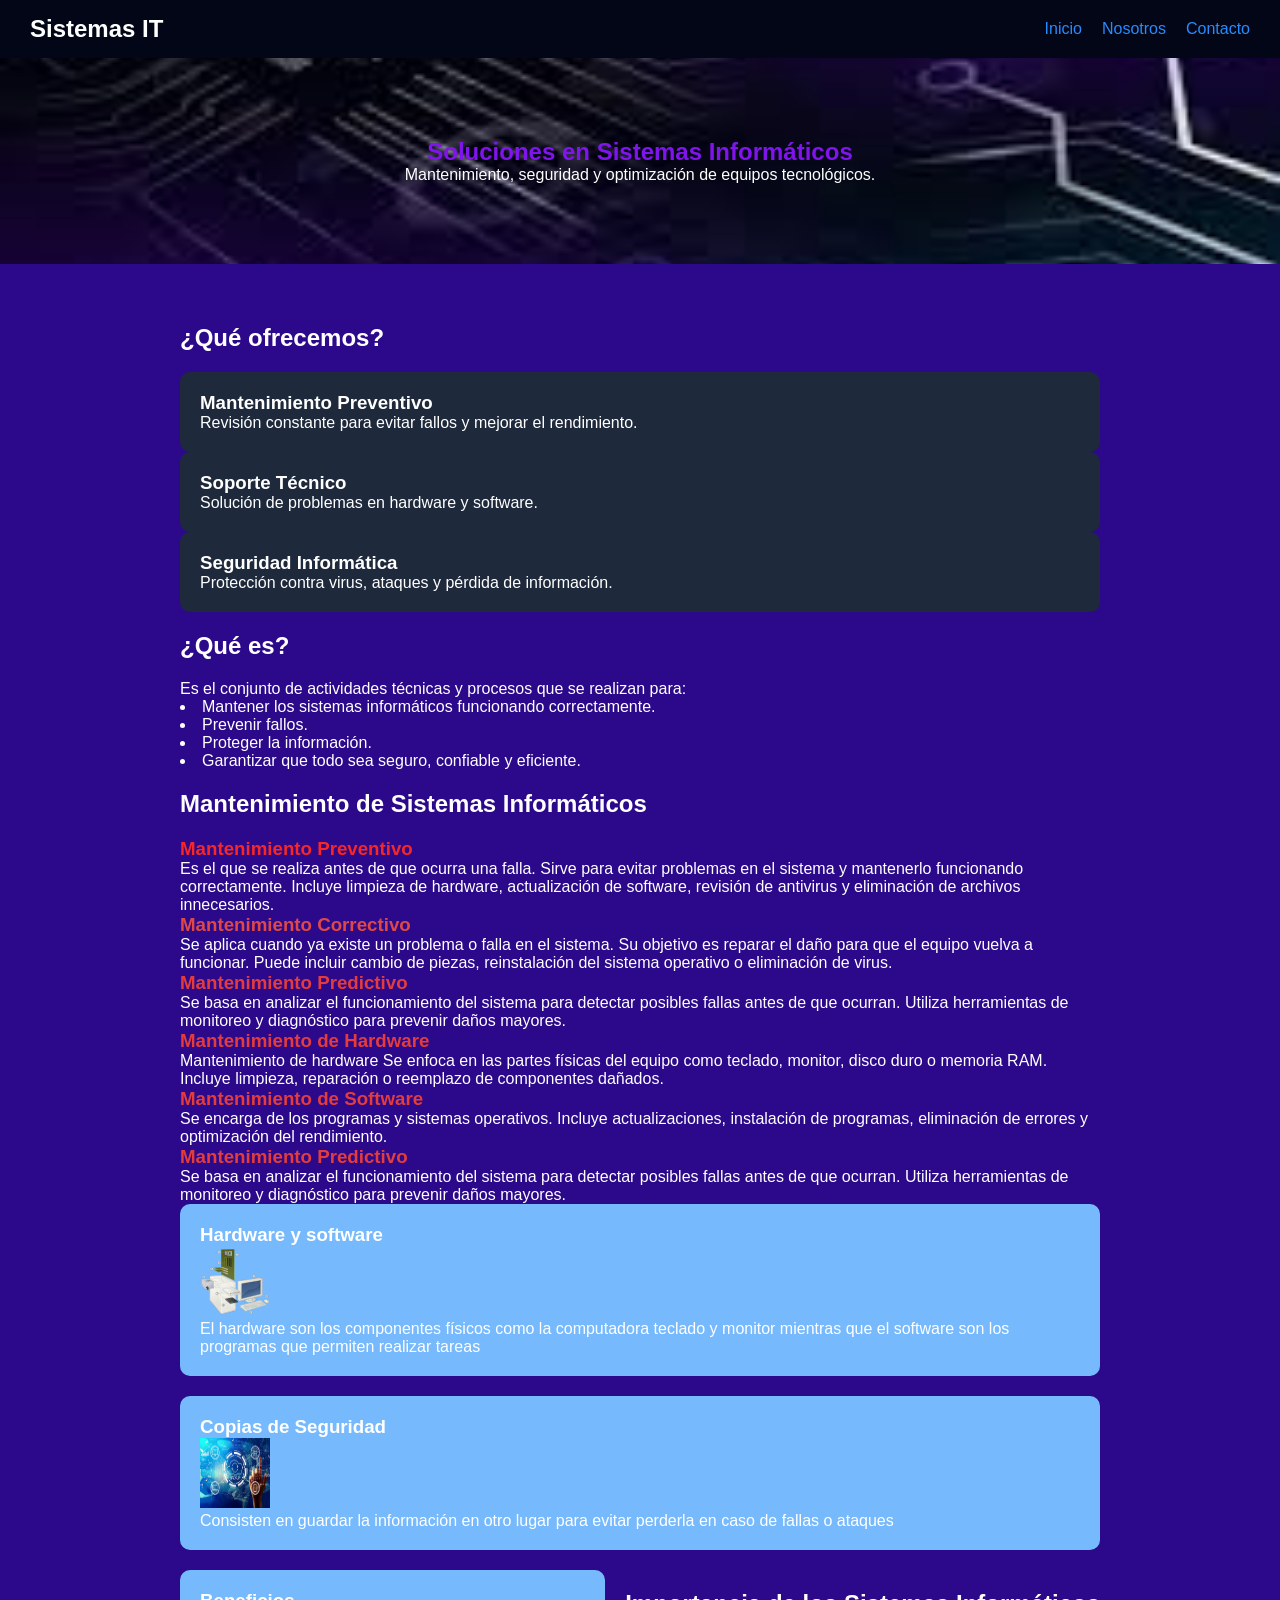
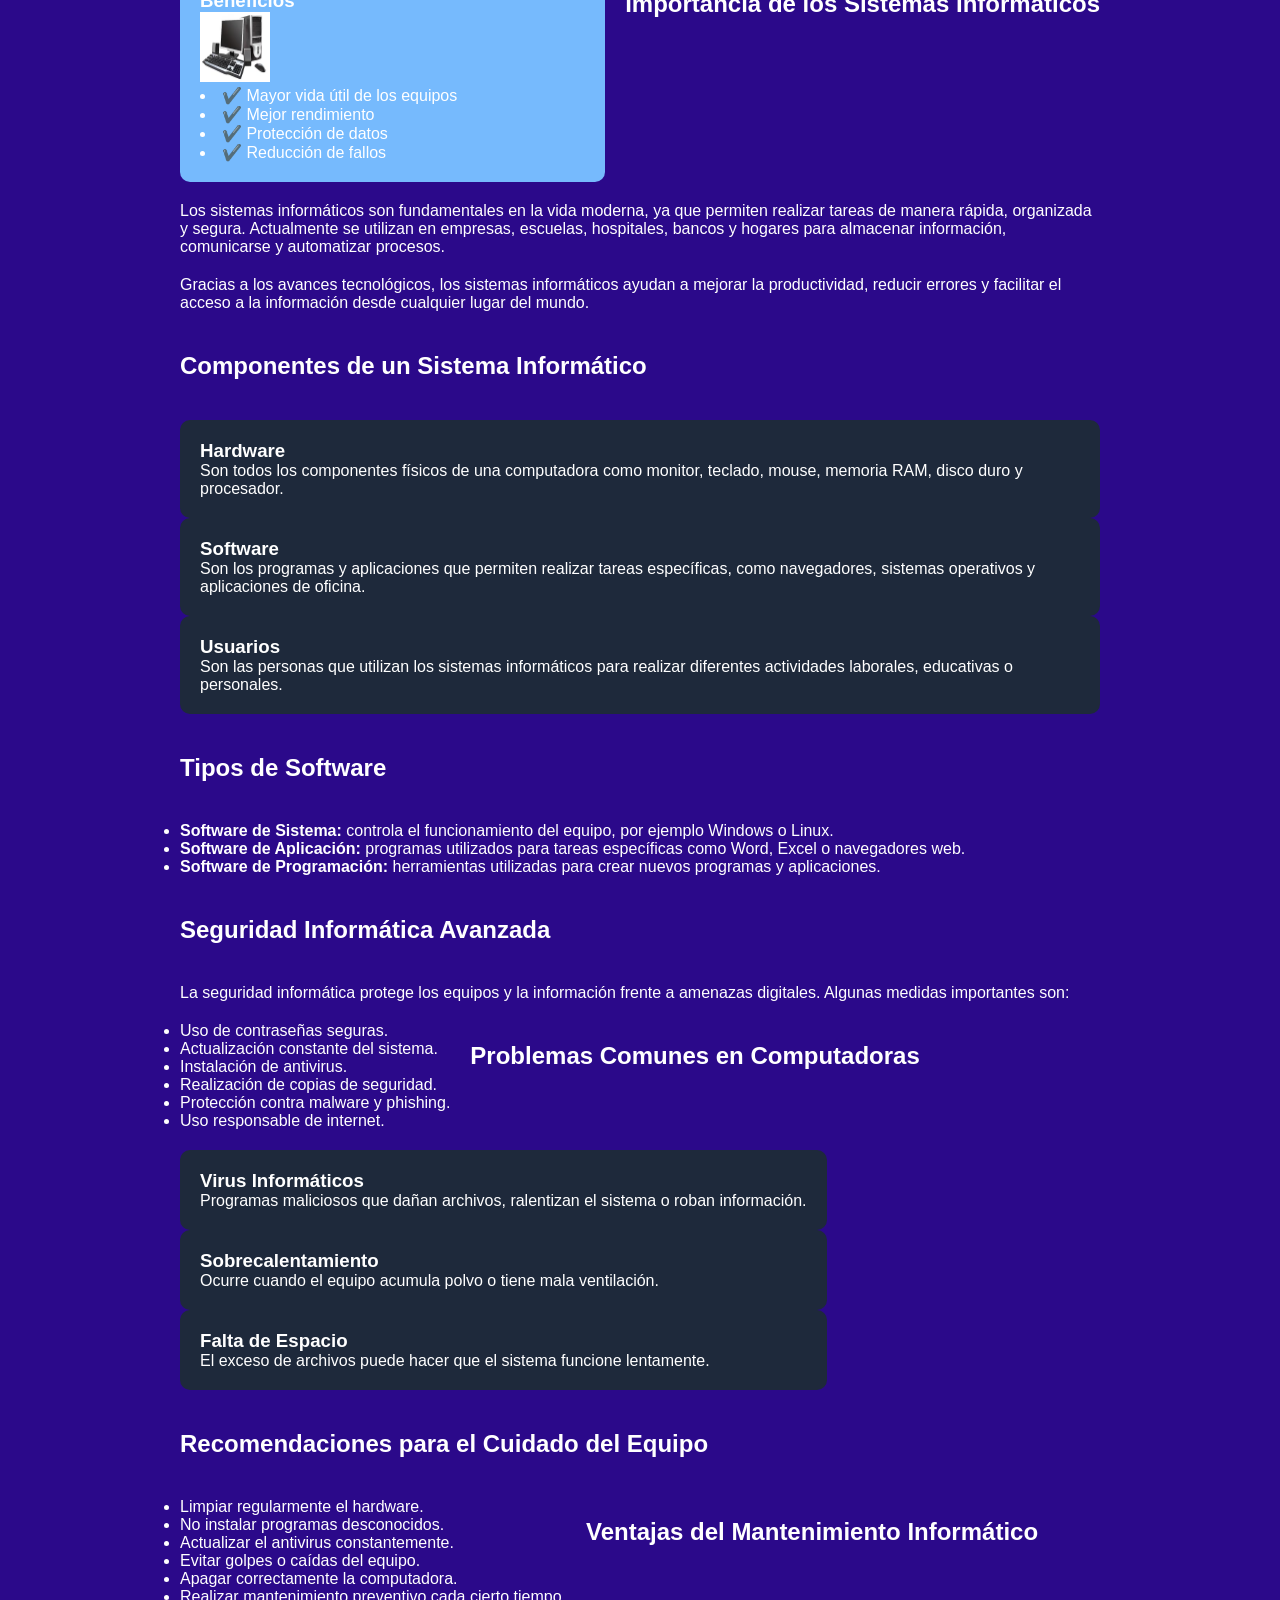
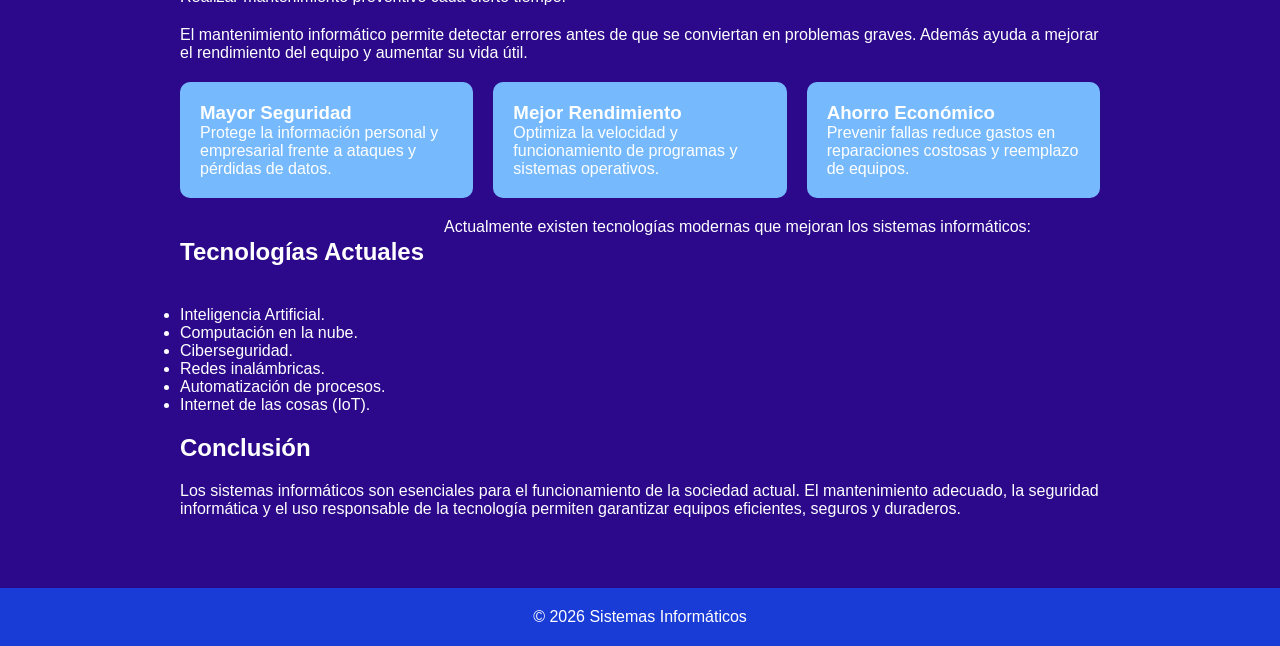
==== index.html @ 4f017f99 "cambio archivo index" ====
<!DOCTYPE html>
<html lang="es">
<head>
<meta charset="UTF-8">
<title>Sistemas IT</title>
<link rel="stylesheet" href="style.css">
</head>
<body>

<header>
<nav>
<h1>Sistemas IT</h1>
<ul>
<li><a href="index.html">Inicio</a></li>
<li><a href="about.html">Nosotros</a></li>
<li><a href="contact.html">Contacto</a></li>
</ul>
</nav>
</header>

<section class="hero">
<h1 style ="color:rgb(128, 20, 236);">Soluciones en Sistemas Informáticos</h1>
<p>Mantenimiento, seguridad y optimización de equipos tecnológicos.</p>
</section>

<section class="contenido">
<h2>¿Qué ofrecemos?</h2>

<div class="cards">
<div class="card">
<h3>Mantenimiento Preventivo</h3>
<p>Revisión constante para evitar fallos y mejorar el rendimiento.</p>
</div>

<div class="card">
<h3>Soporte Técnico</h3>
<p>Solución de problemas en hardware y software.</p>
</div>

<div class="card">
<h3>Seguridad Informática</h3>
<p>Protección contra virus, ataques y pérdida de información.</p>
</div>
</div>

<h2>¿Qué es?</h2>
<ul>
Es el conjunto de actividades técnicas y procesos que se realizan para:</ul>
<li>Mantener los sistemas informáticos funcionando correctamente.</li>
<li>Prevenir fallos.</li>
<li>Proteger la información.</li>
<li>Garantizar que todo sea seguro, confiable y eficiente.</li>
</ul>


<ul>
<h2>Mantenimiento de Sistemas Informáticos</h2>
<h3 style ="color:rgb(247, 39, 39);">Mantenimiento Preventivo</h3>
Es el que se realiza antes de que ocurra una falla. Sirve para evitar problemas en el sistema y mantenerlo funcionando correctamente. Incluye limpieza de hardware, actualización de software, revisión de antivirus y eliminación de archivos innecesarios.
</ul>


<ul>
<h3 style ="color:rgb(222, 72, 72);">Mantenimiento Correctivo </h3>
Se aplica cuando ya existe un problema o falla en el sistema. Su objetivo es reparar el daño para que el equipo vuelva a funcionar. Puede incluir cambio de piezas, reinstalación del sistema operativo o eliminación de virus.
</ul>


<ul>
<h3 style ="color:rgb(228, 60, 60);">Mantenimiento Predictivo  </h3>
Se basa en analizar el funcionamiento del sistema para detectar posibles fallas antes de que ocurran. Utiliza herramientas de monitoreo y diagnóstico para prevenir daños mayores.
</ul>

<ul>
<h3 style ="color:rgb(228, 60, 60);">Mantenimiento de Hardware </h3>
Mantenimiento de hardware
Se enfoca en las partes físicas del equipo como teclado, monitor, disco duro o memoria RAM. Incluye limpieza, reparación o reemplazo de componentes dañados.
</ul>

<ul>
<h3 style ="color:rgb(228, 60, 60);">Mantenimiento de Software </h3>
Se encarga de los programas y sistemas operativos. Incluye actualizaciones, instalación de programas, eliminación de errores y optimización del rendimiento.
</ul> 

<ul>
<h3 style ="color:rgb(228, 60, 60);">Mantenimiento Predictivo  </h3>
Se basa en analizar el funcionamiento del sistema para detectar posibles fallas antes de que ocurran. Utiliza herramientas de monitoreo y diagnóstico para prevenir daños mayores.
</ul>

    <div class="grid">
        <div class="card" style="background-color:#76bafd; ">
            <h3>Hardware y software</h3>
           <img src="IMG/hardware.svg" alt="Hardware" style="width:70px;height:70px;">
            <p>
             El hardware son los componentes físicos como la computadora teclado y monitor mientras que el software son los programas que permiten realizar tareas
            </p>
        </div>

        <div class="grid">
        <div class="card" style="background-color:#76bafd; ">
            <h3>Copias de Seguridad </h3>
            <img src="IMG/copia de seguridad.jpg" alt="Seguridad" style="width:70px;height:70px;">
            <p>
           Consisten en guardar la información en otro lugar para evitar perderla en caso de fallas o ataques
            </p>
        </div>

        
        <div class="grid">
        <div class="card" style="background-color:#76bafd; ">
            <h3>Beneficios</h3>
            <img src="IMG/computadora.avif" alt="Beneficios" style="width:70px;height:70px;">
            <p>
             <li>✔️ Mayor vida útil de los equipos</li>
<li>✔️ Mejor rendimiento</li>
<li>✔️ Protección de datos</li>
<li>✔️ Reducción de fallos</li>
            </p>
        </div>

<h2>Importancia de los Sistemas Informáticos</h2>

<p>

Los sistemas informáticos son fundamentales en la vida moderna, ya que permiten

realizar tareas de manera rápida, organizada y segura. Actualmente se utilizan

en empresas, escuelas, hospitales, bancos y hogares para almacenar información,

comunicarse y automatizar procesos.

</p>

<p>

Gracias a los avances tecnológicos, los sistemas informáticos ayudan a mejorar

la productividad, reducir errores y facilitar el acceso a la información desde

cualquier lugar del mundo.

</p>

<h2>Componentes de un Sistema Informático</h2>

<div class="cards">

<div class="card">

<h3>Hardware</h3>

<p>

Son todos los componentes físicos de una computadora como monitor, teclado,

mouse, memoria RAM, disco duro y procesador.

</p>

</div>

<div class="card">

<h3>Software</h3>

<p>

Son los programas y aplicaciones que permiten realizar tareas específicas,

como navegadores, sistemas operativos y aplicaciones de oficina.

</p>

</div>

<div class="card">

<h3>Usuarios</h3>

<p>

Son las personas que utilizan los sistemas informáticos para realizar

diferentes actividades laborales, educativas o personales.

</p>

</div>

</div>

<h2>Tipos de Software</h2>

<ul>

<li><strong>Software de Sistema:</strong> controla el funcionamiento del equipo, por ejemplo Windows o Linux.</li>

<li><strong>Software de Aplicación:</strong> programas utilizados para tareas específicas como Word, Excel o navegadores web.</li>

<li><strong>Software de Programación:</strong> herramientas utilizadas para crear nuevos programas y aplicaciones.</li>

</ul>

<h2>Seguridad Informática Avanzada</h2>

<p>

La seguridad informática protege los equipos y la información frente a amenazas

digitales. Algunas medidas importantes son:

</p>

<ul>

<li>Uso de contraseñas seguras.</li>

<li>Actualización constante del sistema.</li>

<li>Instalación de antivirus.</li>

<li>Realización de copias de seguridad.</li>

<li>Protección contra malware y phishing.</li>

<li>Uso responsable de internet.</li>

</ul>

<h2>Problemas Comunes en Computadoras</h2>

<div class="cards">

<div class="card">

<h3>Virus Informáticos</h3>

<p>

Programas maliciosos que dañan archivos, ralentizan el sistema o roban información.

</p>

</div>

<div class="card">

<h3>Sobrecalentamiento</h3>

<p>

Ocurre cuando el equipo acumula polvo o tiene mala ventilación.

</p>

</div>

<div class="card">

<h3>Falta de Espacio</h3>

<p>

El exceso de archivos puede hacer que el sistema funcione lentamente.

</p>

</div>

</div>

<h2>Recomendaciones para el Cuidado del Equipo</h2>

<ul>

<li>Limpiar regularmente el hardware.</li>

<li>No instalar programas desconocidos.</li>

<li>Actualizar el antivirus constantemente.</li>

<li>Evitar golpes o caídas del equipo.</li>

<li>Apagar correctamente la computadora.</li>

<li>Realizar mantenimiento preventivo cada cierto tiempo.</li>

</ul>

<h2>Ventajas del Mantenimiento Informático</h2>

<p>

El mantenimiento informático permite detectar errores antes de que se conviertan

en problemas graves. Además ayuda a mejorar el rendimiento del equipo y aumentar

su vida útil.

</p>

<div class="grid">

<div class="card" style="background-color:#76bafd;">

<h3>Mayor Seguridad</h3>

<p>

Protege la información personal y empresarial frente a ataques y pérdidas de datos.

</p>

</div>

<div class="card" style="background-color:#76bafd;">

<h3>Mejor Rendimiento</h3>

<p>

Optimiza la velocidad y funcionamiento de programas y sistemas operativos.

</p>

</div>

<div class="card" style="background-color:#76bafd;">

<h3>Ahorro Económico</h3>

<p>

Prevenir fallas reduce gastos en reparaciones costosas y reemplazo de equipos.

</p>

</div>

</div>

<h2>Tecnologías Actuales</h2>

<p>

Actualmente existen tecnologías modernas que mejoran los sistemas informáticos:

</p>

<ul>

<li>Inteligencia Artificial.</li>

<li>Computación en la nube.</li>

<li>Ciberseguridad.</li>

<li>Redes inalámbricas.</li>

<li>Automatización de procesos.</li>

<li>Internet de las cosas (IoT).</li>

<h2>Conclusión</h2>

<p>

Los sistemas informáticos son esenciales para el funcionamiento de la sociedad

actual. El mantenimiento adecuado, la seguridad informática y el uso responsable

de la tecnología permiten garantizar equipos eficientes, seguros y duraderos.

</p>

</section>


<footer>
<p>© 2026 Sistemas Informáticos</p>
</footer>

</body>
</html>
---- style.css ----
* {
    margin: 0;
    padding: 0;
    box-sizing: border-box;
}

body {
    font-family: Arial, sans-serif;
    background: #2b098a;
    color: rgb(255, 255, 255);
}

/* NAV */
header {
    background: #020617;
    padding: 15px 30px;
}

nav {
    display: flex;
    justify-content: space-between;
    align-items: center;
}

nav ul {
    display: flex;
    list-style: none;
    gap: 20px;
}

nav a {
    color: rgb(39, 140, 255);
    text-decoration: none;
    position: relative;
}

nav a::after {
    content: "";
    width: 0;
    height: 2px;
    background: rgb(71, 233, 233);
    position: absolute;
    left: 0;
    bottom: -5px;
    transition: 0.3s;
}

nav a:hover::after {
    width: 100%;
}

/* HERO */
.hero {
    text-align: center;
    padding: 80px 20px;
    background: url('IMG/informatica.jpg') no-repeat center center;
    background-size: cover;
}

/* CONTENIDO */
.contenido {
    padding: 40px;
    max-width: 1000px;
    margin: auto;
}

.contenido h2 {
    margin: 20px 0;
}

/* GRID */
.grid {
    display: flex;
    flex-wrap: wrap;
    gap: 20px;
}

/* CARDS */
.card {
    flex: 1 1 250px;
    background: #1e293b;
    padding: 20px;
    border-radius: 10px;
    transition: 0.3s;
}

.card:hover {
    transform: translateY(-5px);
    background: #7da7f0;
}

/* FORM */
form {
    display: flex;
    flex-direction: column;
    max-width: 300px;
}

form input, form textarea {
    margin: 10px 0;
    padding: 10px;
    border: none;
    border-radius: 5px;
}

button {
    background: cyan;
    border: none;
    padding: 10px;
    cursor: pointer;
}

/* FOOTER */
footer {
    text-align: center;
    padding: 20px;
    background: #1a3cd6;
    margin-top: 30px;
}
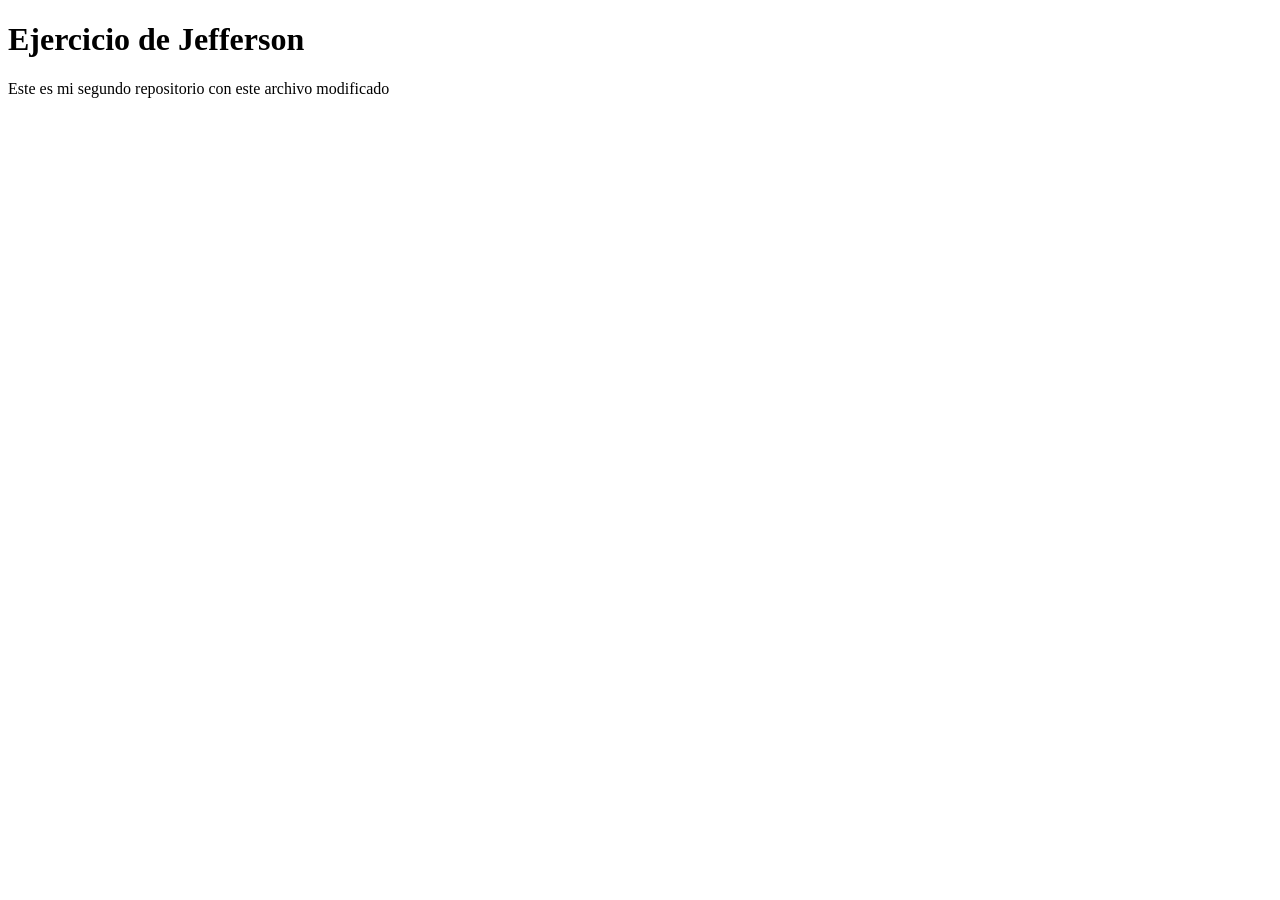
==== commit eb5ce4e1: "cambio archivo index" ====
--- a/index.html
+++ b/index.html
@@ -1,385 +1,13 @@
 <!DOCTYPE html>
-<html lang="es">
+<html lang="en">
 <head>
-<meta charset="UTF-8">
-<title>Sistemas IT</title>
-<link rel="stylesheet" href="style.css">
+    <meta charset="UTF-8">
+    <meta name="viewport" content="width=device-width, initial-scale=1.0">
+    <title>Ejemplo pagina web basica</title>
+<h1>Ejercicio de Jefferson</h1>
+    
 </head>
 <body>
-
-<header>
-<nav>
-<h1>Sistemas IT</h1>
-<ul>
-<li><a href="index.html">Inicio</a></li>
-<li><a href="about.html">Nosotros</a></li>
-<li><a href="contact.html">Contacto</a></li>
-</ul>
-</nav>
-</header>
-
-<section class="hero">
-<h1 style ="color:rgb(128, 20, 236);">Soluciones en Sistemas Informáticos</h1>
-<p>Mantenimiento, seguridad y optimización de equipos tecnológicos.</p>
-</section>
-
-<section class="contenido">
-<h2>¿Qué ofrecemos?</h2>
-
-<div class="cards">
-<div class="card">
-<h3>Mantenimiento Preventivo</h3>
-<p>Revisión constante para evitar fallos y mejorar el rendimiento.</p>
-</div>
-
-<div class="card">
-<h3>Soporte Técnico</h3>
-<p>Solución de problemas en hardware y software.</p>
-</div>
-
-<div class="card">
-<h3>Seguridad Informática</h3>
-<p>Protección contra virus, ataques y pérdida de información.</p>
-</div>
-</div>
-
-<h2>¿Qué es?</h2>
-<ul>
-Es el conjunto de actividades técnicas y procesos que se realizan para:</ul>
-<li>Mantener los sistemas informáticos funcionando correctamente.</li>
-<li>Prevenir fallos.</li>
-<li>Proteger la información.</li>
-<li>Garantizar que todo sea seguro, confiable y eficiente.</li>
-</ul>
-
-
-<ul>
-<h2>Mantenimiento de Sistemas Informáticos</h2>
-<h3 style ="color:rgb(247, 39, 39);">Mantenimiento Preventivo</h3>
-Es el que se realiza antes de que ocurra una falla. Sirve para evitar problemas en el sistema y mantenerlo funcionando correctamente. Incluye limpieza de hardware, actualización de software, revisión de antivirus y eliminación de archivos innecesarios.
-</ul>
-
-
-<ul>
-<h3 style ="color:rgb(222, 72, 72);">Mantenimiento Correctivo </h3>
-Se aplica cuando ya existe un problema o falla en el sistema. Su objetivo es reparar el daño para que el equipo vuelva a funcionar. Puede incluir cambio de piezas, reinstalación del sistema operativo o eliminación de virus.
-</ul>
-
-
-<ul>
-<h3 style ="color:rgb(228, 60, 60);">Mantenimiento Predictivo  </h3>
-Se basa en analizar el funcionamiento del sistema para detectar posibles fallas antes de que ocurran. Utiliza herramientas de monitoreo y diagnóstico para prevenir daños mayores.
-</ul>
-
-<ul>
-<h3 style ="color:rgb(228, 60, 60);">Mantenimiento de Hardware </h3>
-Mantenimiento de hardware
-Se enfoca en las partes físicas del equipo como teclado, monitor, disco duro o memoria RAM. Incluye limpieza, reparación o reemplazo de componentes dañados.
-</ul>
-
-<ul>
-<h3 style ="color:rgb(228, 60, 60);">Mantenimiento de Software </h3>
-Se encarga de los programas y sistemas operativos. Incluye actualizaciones, instalación de programas, eliminación de errores y optimización del rendimiento.
-</ul> 
-
-<ul>
-<h3 style ="color:rgb(228, 60, 60);">Mantenimiento Predictivo  </h3>
-Se basa en analizar el funcionamiento del sistema para detectar posibles fallas antes de que ocurran. Utiliza herramientas de monitoreo y diagnóstico para prevenir daños mayores.
-</ul>
-
-    <div class="grid">
-        <div class="card" style="background-color:#76bafd; ">
-            <h3>Hardware y software</h3>
-           <img src="IMG/hardware.svg" alt="Hardware" style="width:70px;height:70px;">
-            <p>
-             El hardware son los componentes físicos como la computadora teclado y monitor mientras que el software son los programas que permiten realizar tareas
-            </p>
-        </div>
-
-        <div class="grid">
-        <div class="card" style="background-color:#76bafd; ">
-            <h3>Copias de Seguridad </h3>
-            <img src="IMG/copia de seguridad.jpg" alt="Seguridad" style="width:70px;height:70px;">
-            <p>
-           Consisten en guardar la información en otro lugar para evitar perderla en caso de fallas o ataques
-            </p>
-        </div>
-
-        
-        <div class="grid">
-        <div class="card" style="background-color:#76bafd; ">
-            <h3>Beneficios</h3>
-            <img src="IMG/computadora.avif" alt="Beneficios" style="width:70px;height:70px;">
-            <p>
-             <li>✔️ Mayor vida útil de los equipos</li>
-<li>✔️ Mejor rendimiento</li>
-<li>✔️ Protección de datos</li>
-<li>✔️ Reducción de fallos</li>
-            </p>
-        </div>
-
-<h2>Importancia de los Sistemas Informáticos</h2>
-
-<p>
-
-Los sistemas informáticos son fundamentales en la vida moderna, ya que permiten
-
-realizar tareas de manera rápida, organizada y segura. Actualmente se utilizan
-
-en empresas, escuelas, hospitales, bancos y hogares para almacenar información,
-
-comunicarse y automatizar procesos.
-
-</p>
-
-<p>
-
-Gracias a los avances tecnológicos, los sistemas informáticos ayudan a mejorar
-
-la productividad, reducir errores y facilitar el acceso a la información desde
-
-cualquier lugar del mundo.
-
-</p>
-
-<h2>Componentes de un Sistema Informático</h2>
-
-<div class="cards">
-
-<div class="card">
-
-<h3>Hardware</h3>
-
-<p>
-
-Son todos los componentes físicos de una computadora como monitor, teclado,
-
-mouse, memoria RAM, disco duro y procesador.
-
-</p>
-
-</div>
-
-<div class="card">
-
-<h3>Software</h3>
-
-<p>
-
-Son los programas y aplicaciones que permiten realizar tareas específicas,
-
-como navegadores, sistemas operativos y aplicaciones de oficina.
-
-</p>
-
-</div>
-
-<div class="card">
-
-<h3>Usuarios</h3>
-
-<p>
-
-Son las personas que utilizan los sistemas informáticos para realizar
-
-diferentes actividades laborales, educativas o personales.
-
-</p>
-
-</div>
-
-</div>
-
-<h2>Tipos de Software</h2>
-
-<ul>
-
-<li><strong>Software de Sistema:</strong> controla el funcionamiento del equipo, por ejemplo Windows o Linux.</li>
-
-<li><strong>Software de Aplicación:</strong> programas utilizados para tareas específicas como Word, Excel o navegadores web.</li>
-
-<li><strong>Software de Programación:</strong> herramientas utilizadas para crear nuevos programas y aplicaciones.</li>
-
-</ul>
-
-<h2>Seguridad Informática Avanzada</h2>
-
-<p>
-
-La seguridad informática protege los equipos y la información frente a amenazas
-
-digitales. Algunas medidas importantes son:
-
-</p>
-
-<ul>
-
-<li>Uso de contraseñas seguras.</li>
-
-<li>Actualización constante del sistema.</li>
-
-<li>Instalación de antivirus.</li>
-
-<li>Realización de copias de seguridad.</li>
-
-<li>Protección contra malware y phishing.</li>
-
-<li>Uso responsable de internet.</li>
-
-</ul>
-
-<h2>Problemas Comunes en Computadoras</h2>
-
-<div class="cards">
-
-<div class="card">
-
-<h3>Virus Informáticos</h3>
-
-<p>
-
-Programas maliciosos que dañan archivos, ralentizan el sistema o roban información.
-
-</p>
-
-</div>
-
-<div class="card">
-
-<h3>Sobrecalentamiento</h3>
-
-<p>
-
-Ocurre cuando el equipo acumula polvo o tiene mala ventilación.
-
-</p>
-
-</div>
-
-<div class="card">
-
-<h3>Falta de Espacio</h3>
-
-<p>
-
-El exceso de archivos puede hacer que el sistema funcione lentamente.
-
-</p>
-
-</div>
-
-</div>
-
-<h2>Recomendaciones para el Cuidado del Equipo</h2>
-
-<ul>
-
-<li>Limpiar regularmente el hardware.</li>
-
-<li>No instalar programas desconocidos.</li>
-
-<li>Actualizar el antivirus constantemente.</li>
-
-<li>Evitar golpes o caídas del equipo.</li>
-
-<li>Apagar correctamente la computadora.</li>
-
-<li>Realizar mantenimiento preventivo cada cierto tiempo.</li>
-
-</ul>
-
-<h2>Ventajas del Mantenimiento Informático</h2>
-
-<p>
-
-El mantenimiento informático permite detectar errores antes de que se conviertan
-
-en problemas graves. Además ayuda a mejorar el rendimiento del equipo y aumentar
-
-su vida útil.
-
-</p>
-
-<div class="grid">
-
-<div class="card" style="background-color:#76bafd;">
-
-<h3>Mayor Seguridad</h3>
-
-<p>
-
-Protege la información personal y empresarial frente a ataques y pérdidas de datos.
-
-</p>
-
-</div>
-
-<div class="card" style="background-color:#76bafd;">
-
-<h3>Mejor Rendimiento</h3>
-
-<p>
-
-Optimiza la velocidad y funcionamiento de programas y sistemas operativos.
-
-</p>
-
-</div>
-
-<div class="card" style="background-color:#76bafd;">
-
-<h3>Ahorro Económico</h3>
-
-<p>
-
-Prevenir fallas reduce gastos en reparaciones costosas y reemplazo de equipos.
-
-</p>
-
-</div>
-
-</div>
-
-<h2>Tecnologías Actuales</h2>
-
-<p>
-
-Actualmente existen tecnologías modernas que mejoran los sistemas informáticos:
-
-</p>
-
-<ul>
-
-<li>Inteligencia Artificial.</li>
-
-<li>Computación en la nube.</li>
-
-<li>Ciberseguridad.</li>
-
-<li>Redes inalámbricas.</li>
-
-<li>Automatización de procesos.</li>
-
-<li>Internet de las cosas (IoT).</li>
-
-<h2>Conclusión</h2>
-
-<p>
-
-Los sistemas informáticos son esenciales para el funcionamiento de la sociedad
-
-actual. El mantenimiento adecuado, la seguridad informática y el uso responsable
-
-de la tecnología permiten garantizar equipos eficientes, seguros y duraderos.
-
-</p>
-
-</section>
-
-
-<footer>
-<p>© 2026 Sistemas Informáticos</p>
-</footer>
-
-</body>
-</html>+   <!--En esta parte se coloca todo lo que va a contener la pagina web-->
+   <p>Este es mi segundo repositorio con este archivo modificado</p>
+</html> 
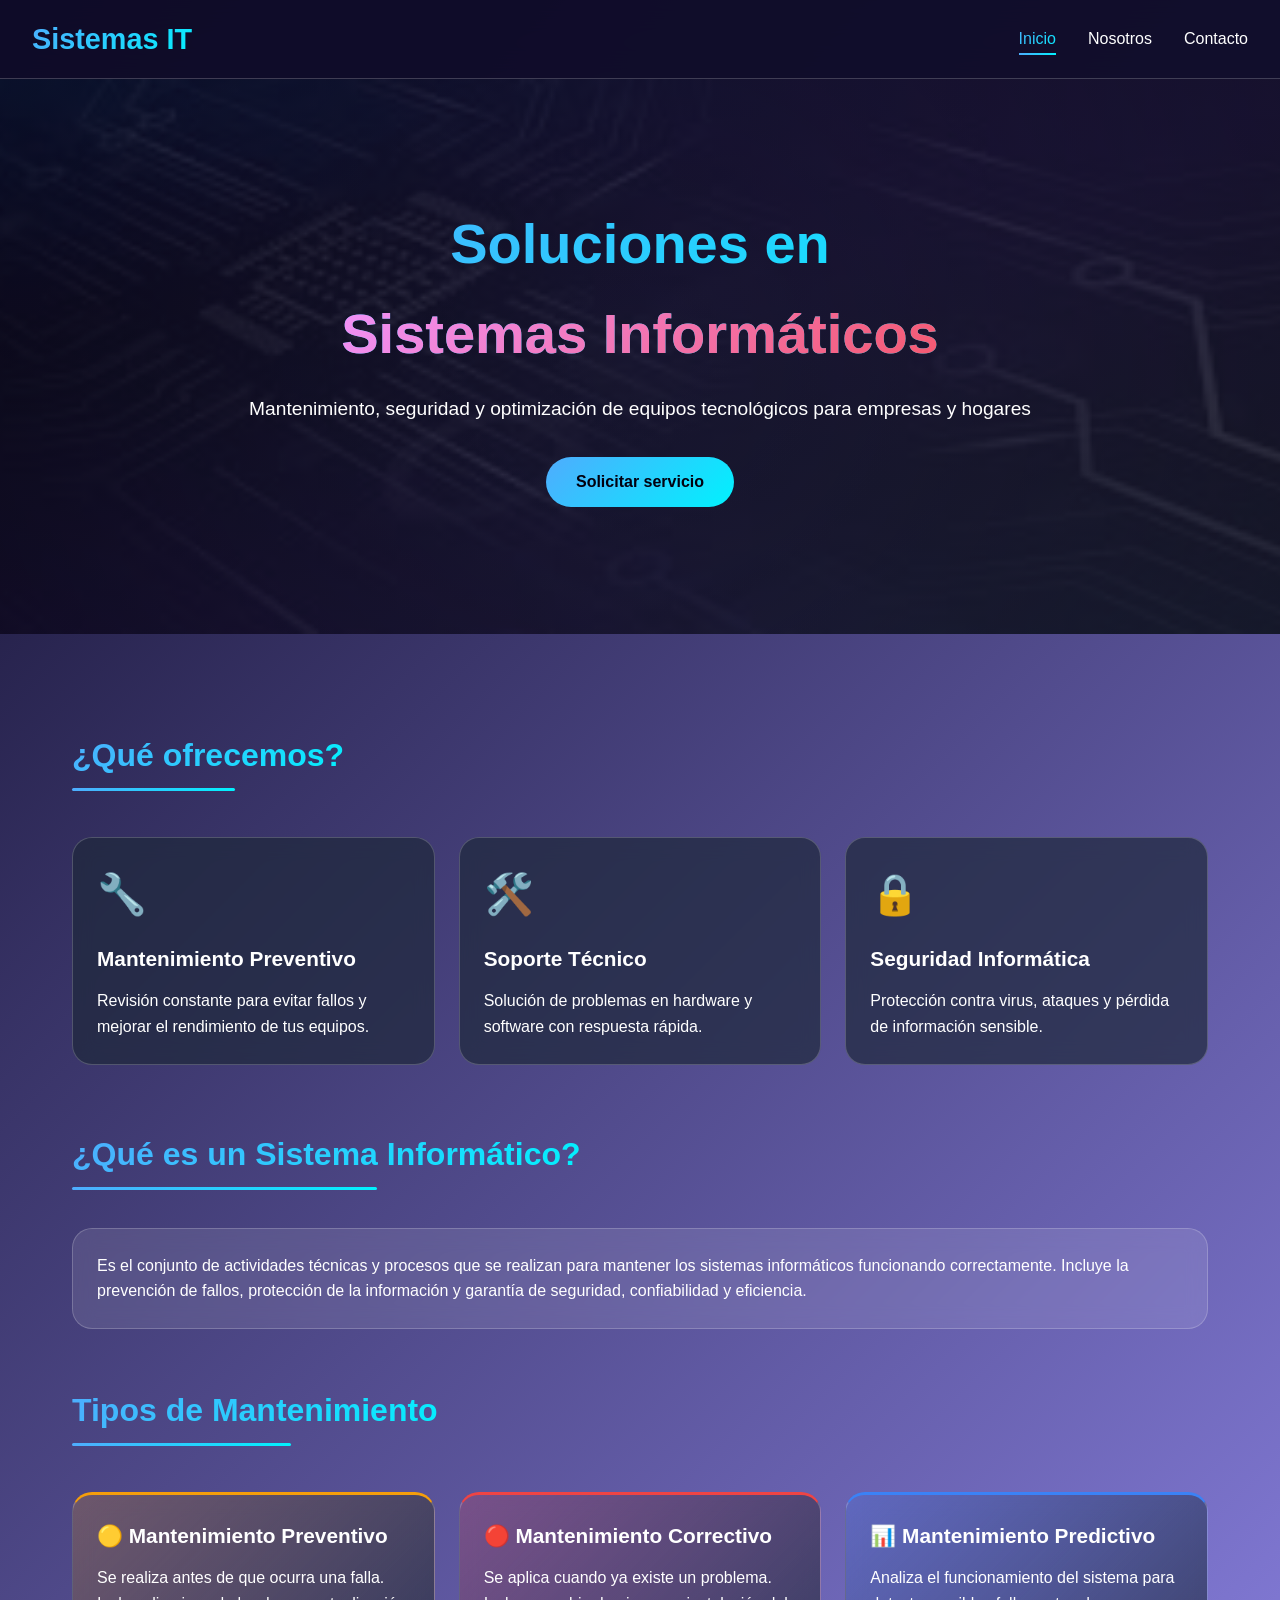
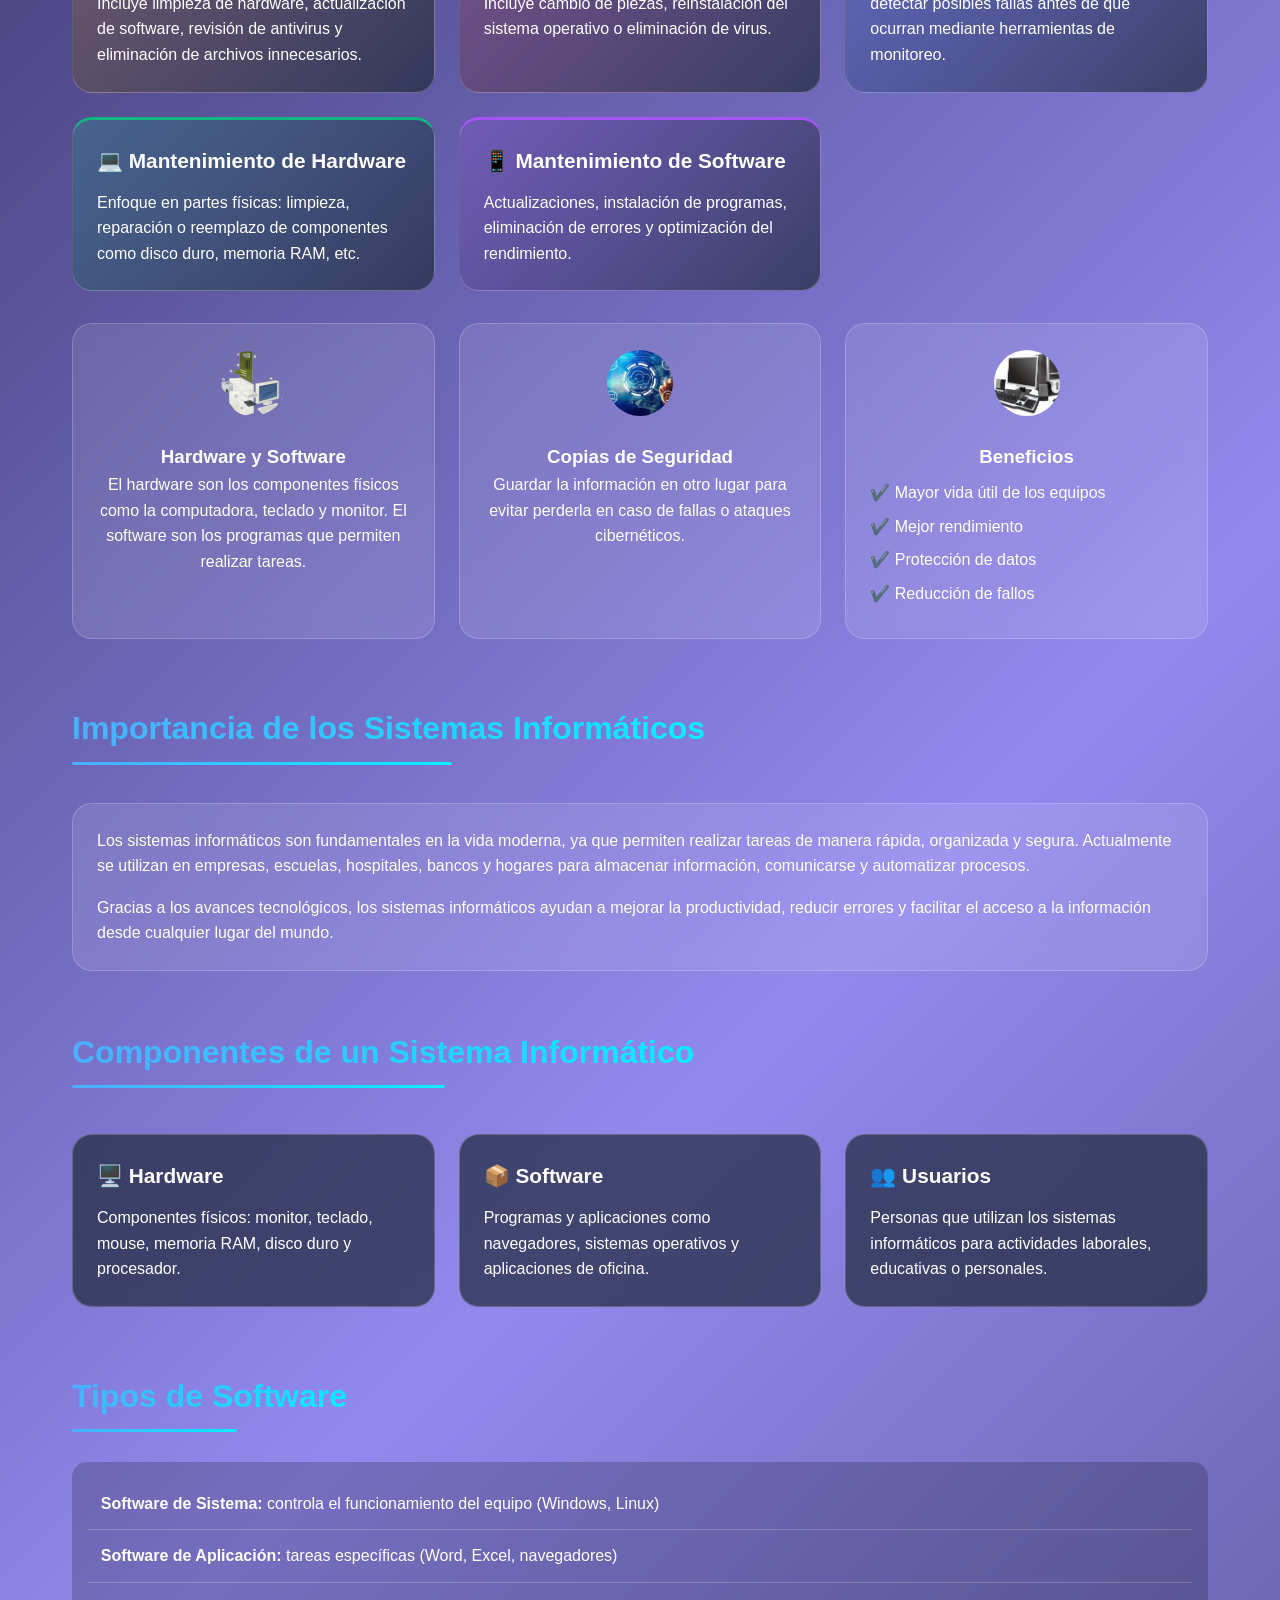
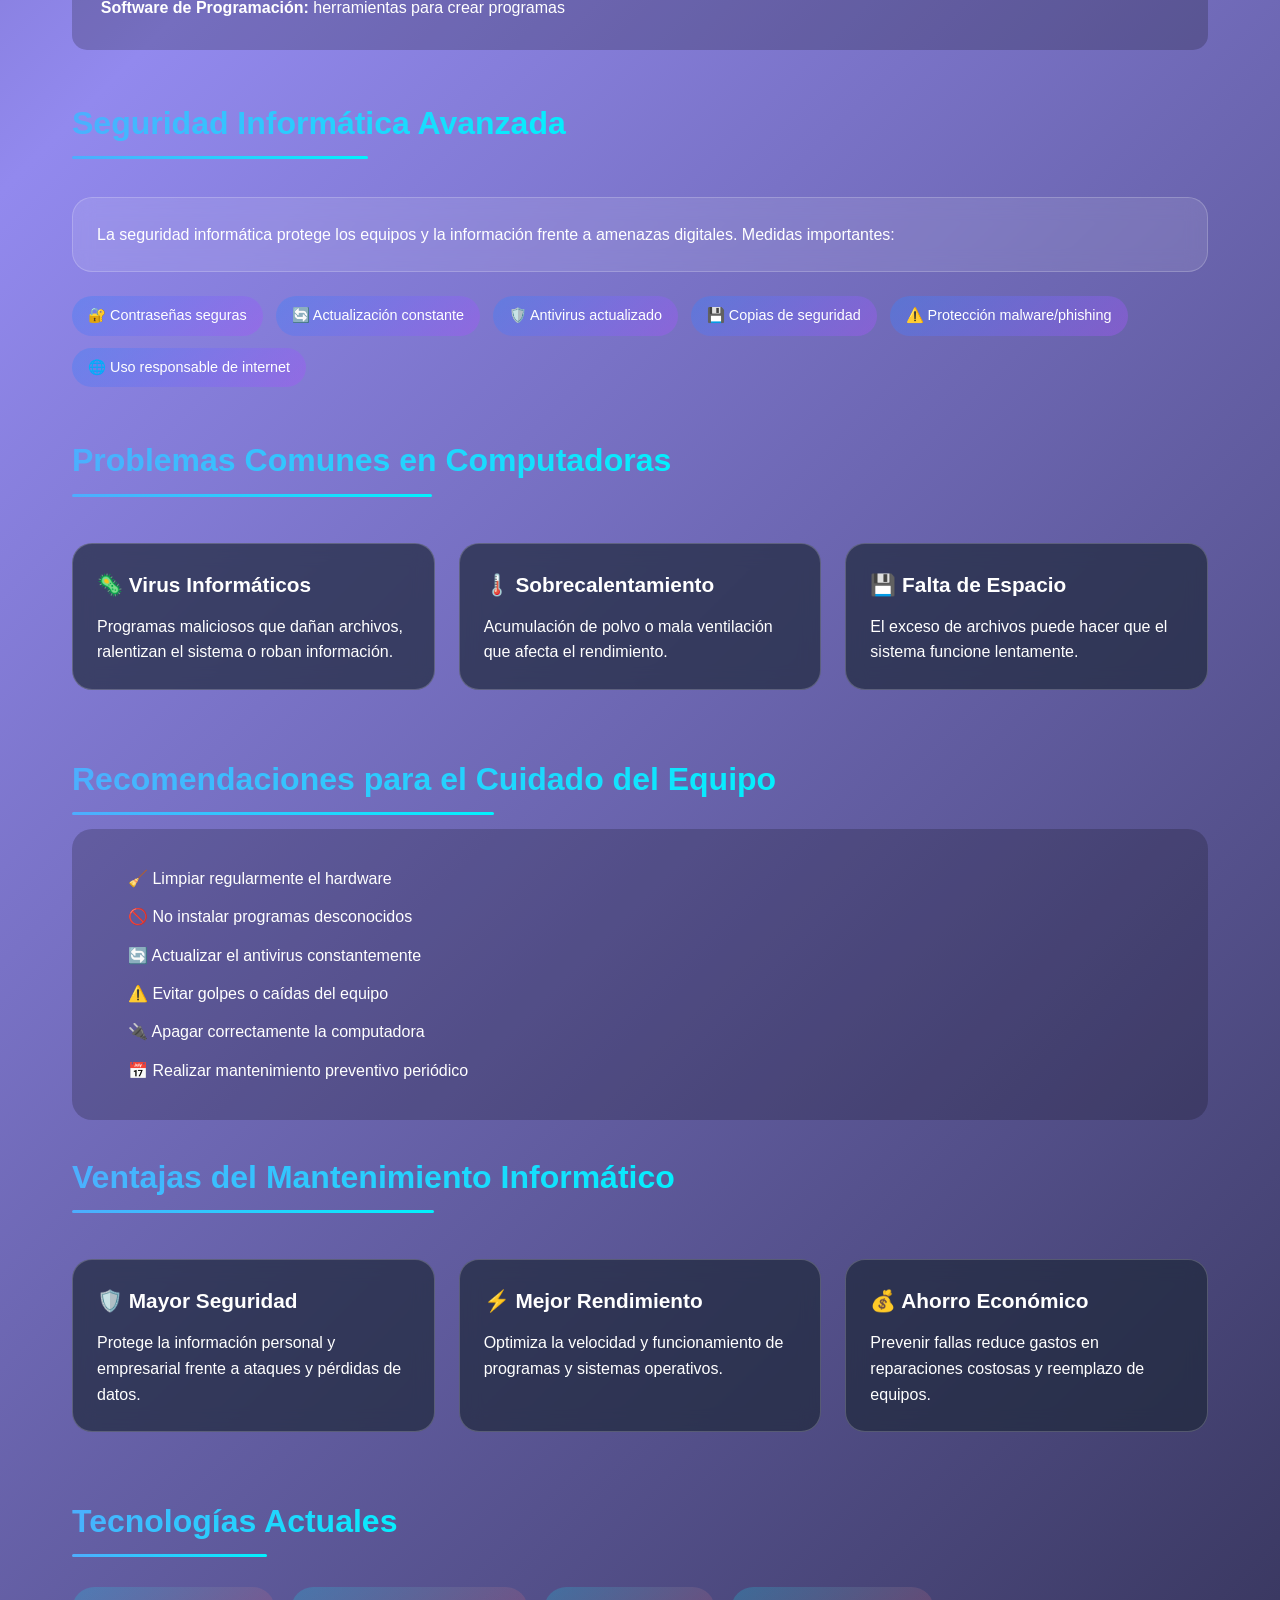
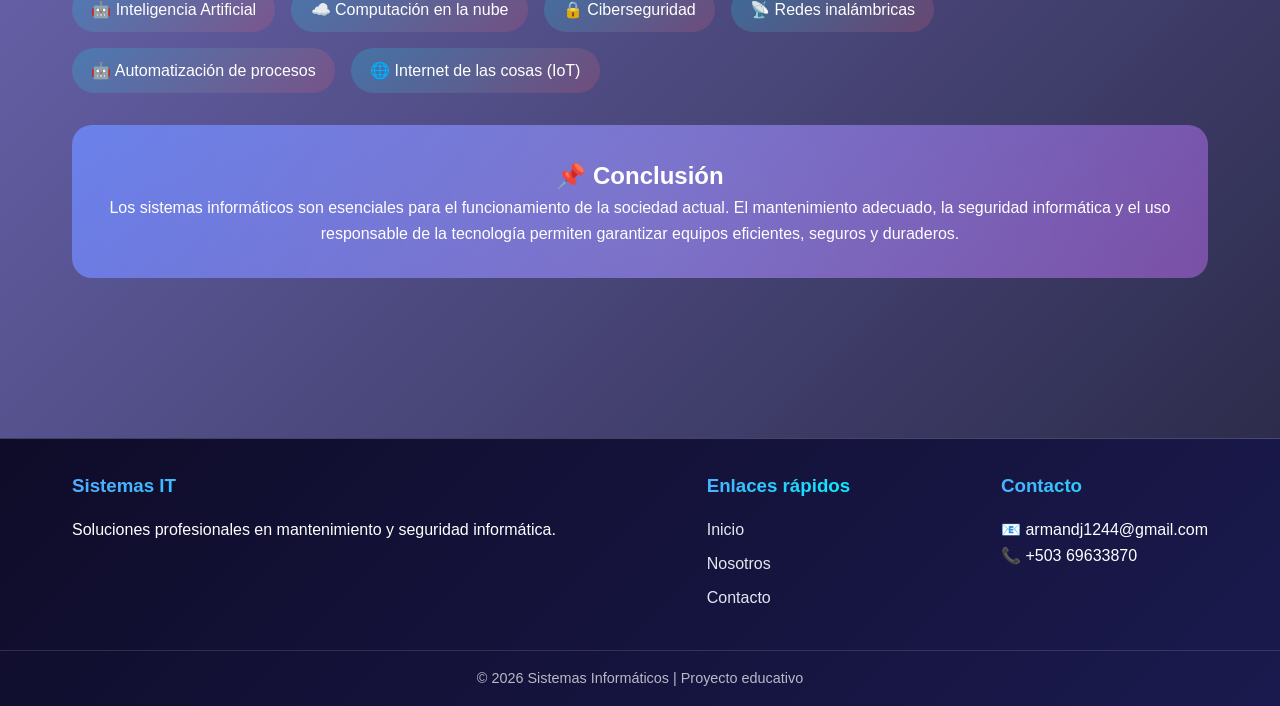
==== commit 1376596c: "main" ====
--- a/index.html
+++ b/index.html
@@ -1,13 +1,243 @@
 <!DOCTYPE html>
-<html lang="en">
+<html lang="es">
 <head>
     <meta charset="UTF-8">
     <meta name="viewport" content="width=device-width, initial-scale=1.0">
-    <title>Ejemplo pagina web basica</title>
-<h1>Ejercicio de Jefferson</h1>
-    
+    <meta name="description" content="Soluciones profesionales en mantenimiento y seguridad de sistemas informáticos">
+    <title>Sistemas IT | Soluciones Informáticas</title>
+    <link rel="stylesheet" href="style.css">
 </head>
 <body>
-   <!--En esta parte se coloca todo lo que va a contener la pagina web-->
-   <p>Este es mi segundo repositorio con este archivo modificado</p>
-</html> +
+<header>
+    <nav>
+        <div class="logo">
+            <h1>Sistemas IT</h1>
+        </div>
+        <ul class="nav-links">
+            <li><a href="index.html" class="active">Inicio</a></li>
+            <li><a href="about.html">Nosotros</a></li>
+            <li><a href="contact.html">Contacto</a></li>
+        </ul>
+        <div class="menu-toggle">☰</div>
+    </nav>
+</header>
+
+<main>
+    <section class="hero">
+        <div class="hero-content">
+            <h1>Soluciones en <span class="highlight">Sistemas Informáticos</span></h1>
+            <p>Mantenimiento, seguridad y optimización de equipos tecnológicos para empresas y hogares</p>
+            <a href="contact.html" class="btn-primary">Solicitar servicio</a>
+        </div>
+    </section>
+
+    <section class="contenido">
+        <h2 class="section-title">¿Qué ofrecemos?</h2>
+        <div class="cards-grid">
+            <div class="card">
+                <div class="card-icon">🔧</div>
+                <h3>Mantenimiento Preventivo</h3>
+                <p>Revisión constante para evitar fallos y mejorar el rendimiento de tus equipos.</p>
+            </div>
+            <div class="card">
+                <div class="card-icon">🛠️</div>
+                <h3>Soporte Técnico</h3>
+                <p>Solución de problemas en hardware y software con respuesta rápida.</p>
+            </div>
+            <div class="card">
+                <div class="card-icon">🔒</div>
+                <h3>Seguridad Informática</h3>
+                <p>Protección contra virus, ataques y pérdida de información sensible.</p>
+            </div>
+        </div>
+
+        <h2 class="section-title">¿Qué es un Sistema Informático?</h2>
+        <div class="info-box">
+            <p>Es el conjunto de actividades técnicas y procesos que se realizan para mantener los sistemas informáticos funcionando correctamente. Incluye la prevención de fallos, protección de la información y garantía de seguridad, confiabilidad y eficiencia.</p>
+        </div>
+
+        <h2 class="section-title">Tipos de Mantenimiento</h2>
+        <div class="cards-grid">
+            <div class="card card-warning">
+                <h3>🟡 Mantenimiento Preventivo</h3>
+                <p>Se realiza antes de que ocurra una falla. Incluye limpieza de hardware, actualización de software, revisión de antivirus y eliminación de archivos innecesarios.</p>
+            </div>
+            <div class="card card-danger">
+                <h3>🔴 Mantenimiento Correctivo</h3>
+                <p>Se aplica cuando ya existe un problema. Incluye cambio de piezas, reinstalación del sistema operativo o eliminación de virus.</p>
+            </div>
+            <div class="card card-info">
+                <h3>📊 Mantenimiento Predictivo</h3>
+                <p>Analiza el funcionamiento del sistema para detectar posibles fallas antes de que ocurran mediante herramientas de monitoreo.</p>
+            </div>
+            <div class="card card-success">
+                <h3>💻 Mantenimiento de Hardware</h3>
+                <p>Enfoque en partes físicas: limpieza, reparación o reemplazo de componentes como disco duro, memoria RAM, etc.</p>
+            </div>
+            <div class="card card-primary">
+                <h3>📱 Mantenimiento de Software</h3>
+                <p>Actualizaciones, instalación de programas, eliminación de errores y optimización del rendimiento.</p>
+            </div>
+        </div>
+
+        <div class="grid-3cols">
+            <div class="info-card">
+                <img src="IMG/hardware.svg" alt="Hardware" class="info-icon" onerror="this.src='https://via.placeholder.com/70x70?text=Hardware'">
+                <h3>Hardware y Software</h3>
+                <p>El hardware son los componentes físicos como la computadora, teclado y monitor. El software son los programas que permiten realizar tareas.</p>
+            </div>
+            <div class="info-card">
+                <img src="IMG/copia%20de%20seguridad.jpg" alt="Seguridad" class="info-icon" onerror="this.src='https://via.placeholder.com/70x70?text=Backup'">
+                <h3>Copias de Seguridad</h3>
+                <p>Guardar la información en otro lugar para evitar perderla en caso de fallas o ataques cibernéticos.</p>
+            </div>
+            <div class="info-card">
+                <img src="IMG/computadora.avif" alt="Beneficios" class="info-icon" onerror="this.src='https://via.placeholder.com/70x70?text=Beneficios'">
+                <h3>Beneficios</h3>
+                <ul class="benefits-list">
+                    <li>✔️ Mayor vida útil de los equipos</li>
+                    <li>✔️ Mejor rendimiento</li>
+                    <li>✔️ Protección de datos</li>
+                    <li>✔️ Reducción de fallos</li>
+                </ul>
+            </div>
+        </div>
+
+        <h2 class="section-title">Importancia de los Sistemas Informáticos</h2>
+        <div class="info-box">
+            <p>Los sistemas informáticos son fundamentales en la vida moderna, ya que permiten realizar tareas de manera rápida, organizada y segura. Actualmente se utilizan en empresas, escuelas, hospitales, bancos y hogares para almacenar información, comunicarse y automatizar procesos.</p>
+            <p class="mt-2">Gracias a los avances tecnológicos, los sistemas informáticos ayudan a mejorar la productividad, reducir errores y facilitar el acceso a la información desde cualquier lugar del mundo.</p>
+        </div>
+
+        <h2 class="section-title">Componentes de un Sistema Informático</h2>
+        <div class="cards-grid">
+            <div class="card">
+                <h3>🖥️ Hardware</h3>
+                <p>Componentes físicos: monitor, teclado, mouse, memoria RAM, disco duro y procesador.</p>
+            </div>
+            <div class="card">
+                <h3>📦 Software</h3>
+                <p>Programas y aplicaciones como navegadores, sistemas operativos y aplicaciones de oficina.</p>
+            </div>
+            <div class="card">
+                <h3>👥 Usuarios</h3>
+                <p>Personas que utilizan los sistemas informáticos para actividades laborales, educativas o personales.</p>
+            </div>
+        </div>
+
+        <h2 class="section-title">Tipos de Software</h2>
+        <div class="info-list">
+            <div class="list-item"><strong>Software de Sistema:</strong> controla el funcionamiento del equipo (Windows, Linux)</div>
+            <div class="list-item"><strong>Software de Aplicación:</strong> tareas específicas (Word, Excel, navegadores)</div>
+            <div class="list-item"><strong>Software de Programación:</strong> herramientas para crear programas</div>
+        </div>
+
+        <h2 class="section-title">Seguridad Informática Avanzada</h2>
+        <div class="info-box">
+            <p>La seguridad informática protege los equipos y la información frente a amenazas digitales. Medidas importantes:</p>
+        </div>
+        <div class="security-grid">
+            <span class="security-tag">🔐 Contraseñas seguras</span>
+            <span class="security-tag">🔄 Actualización constante</span>
+            <span class="security-tag">🛡️ Antivirus actualizado</span>
+            <span class="security-tag">💾 Copias de seguridad</span>
+            <span class="security-tag">⚠️ Protección malware/phishing</span>
+            <span class="security-tag">🌐 Uso responsable de internet</span>
+        </div>
+
+        <h2 class="section-title">Problemas Comunes en Computadoras</h2>
+        <div class="cards-grid">
+            <div class="card card-danger-light">
+                <h3>🦠 Virus Informáticos</h3>
+                <p>Programas maliciosos que dañan archivos, ralentizan el sistema o roban información.</p>
+            </div>
+            <div class="card card-warning-light">
+                <h3>🌡️ Sobrecalentamiento</h3>
+                <p>Acumulación de polvo o mala ventilación que afecta el rendimiento.</p>
+            </div>
+            <div class="card card-info-light">
+                <h3>💾 Falta de Espacio</h3>
+                <p>El exceso de archivos puede hacer que el sistema funcione lentamente.</p>
+            </div>
+        </div>
+
+        <h2 class="section-title">Recomendaciones para el Cuidado del Equipo</h2>
+        <div class="recommendations">
+            <ul>
+                <li>🧹 Limpiar regularmente el hardware</li>
+                <li>🚫 No instalar programas desconocidos</li>
+                <li>🔄 Actualizar el antivirus constantemente</li>
+                <li>⚠️ Evitar golpes o caídas del equipo</li>
+                <li>🔌 Apagar correctamente la computadora</li>
+                <li>📅 Realizar mantenimiento preventivo periódico</li>
+            </ul>
+        </div>
+
+        <h2 class="section-title">Ventajas del Mantenimiento Informático</h2>
+        <div class="cards-grid">
+            <div class="card">
+                <h3>🛡️ Mayor Seguridad</h3>
+                <p>Protege la información personal y empresarial frente a ataques y pérdidas de datos.</p>
+            </div>
+            <div class="card">
+                <h3>⚡ Mejor Rendimiento</h3>
+                <p>Optimiza la velocidad y funcionamiento de programas y sistemas operativos.</p>
+            </div>
+            <div class="card">
+                <h3>💰 Ahorro Económico</h3>
+                <p>Prevenir fallas reduce gastos en reparaciones costosas y reemplazo de equipos.</p>
+            </div>
+        </div>
+
+        <h2 class="section-title">Tecnologías Actuales</h2>
+        <div class="tech-grid">
+            <span class="tech-badge">🤖 Inteligencia Artificial</span>
+            <span class="tech-badge">☁️ Computación en la nube</span>
+            <span class="tech-badge">🔒 Ciberseguridad</span>
+            <span class="tech-badge">📡 Redes inalámbricas</span>
+            <span class="tech-badge">🤖 Automatización de procesos</span>
+            <span class="tech-badge">🌐 Internet de las cosas (IoT)</span>
+        </div>
+
+        <div class="conclusion-box">
+            <h2>📌 Conclusión</h2>
+            <p>Los sistemas informáticos son esenciales para el funcionamiento de la sociedad actual. El mantenimiento adecuado, la seguridad informática y el uso responsable de la tecnología permiten garantizar equipos eficientes, seguros y duraderos.</p>
+        </div>
+    </section>
+</main>
+
+<footer>
+    <div class="footer-content">
+        <div class="footer-section">
+            <h3>Sistemas IT</h3>
+            <p>Soluciones profesionales en mantenimiento y seguridad informática.</p>
+        </div>
+        <div class="footer-section">
+            <h3>Enlaces rápidos</h3>
+            <ul>
+                <li><a href="index.html">Inicio</a></li>
+                <li><a href="about.html">Nosotros</a></li>
+                <li><a href="contact.html">Contacto</a></li>
+            </ul>
+        </div>
+        <div class="footer-section">
+            <h3>Contacto</h3>
+            <p>📧 armandj1244@gmail.com</p>
+            <p>📞 +503 69633870</p>
+        </div>
+    </div>
+    <div class="footer-bottom">
+        <p>© 2026 Sistemas Informáticos | Proyecto educativo</p>
+    </div>
+</footer>
+
+<script>
+    // Menú responsive
+    document.querySelector('.menu-toggle')?.addEventListener('click', function() {
+        document.querySelector('.nav-links').classList.toggle('show');
+    });
+</script>
+
+</body>
+</html>
--- a/style.css
+++ b/style.css
@@ -0,0 +1,1002 @@
+* {
+    margin: 0;
+    padding: 0;
+    box-sizing: border-box;
+}
+
+:root {
+    --primary: #0f0c29;
+    --primary-dark: #020010;
+    --primary-light: #3a3a9b;
+    --gradient-1: linear-gradient(135deg, #667eea 0%, #764ba2 100%);
+    --gradient-2: linear-gradient(135deg, #f093fb 0%, #f5576c 100%);
+    --gradient-3: linear-gradient(135deg, #4facfe 0%, #00f2fe 100%);
+    --gradient-4: linear-gradient(135deg, #43e97b 0%, #38f9d7 100%);
+    --gradient-5: linear-gradient(135deg, #fa709a 0%, #fee140 100%);
+    --gradient-6: linear-gradient(135deg, #a8edea 0%, #fed6e3 100%);
+    --accent-cyan: #00f2fe;
+    --accent-pink: #f5576c;
+    --accent-purple: #a855f7;
+    --accent-green: #22c55e;
+    --text-light: #ffffff;
+    --text-gray: #e2e8f0;
+    --card-bg: rgba(30, 41, 59, 0.7);
+    --glass-bg: rgba(255, 255, 255, 0.1);
+    --glass-border: rgba(255, 255, 255, 0.2);
+}
+
+body {
+    font-family: 'Poppins', 'Segoe UI', Tahoma, Geneva, Verdana, sans-serif;
+    background: linear-gradient(135deg, #0f0c29 0%, #9289ee 50%, #24243e 100%);
+    color: var(--text-light);
+    line-height: 1.6;
+    min-height: 100vh;
+    overflow-x: hidden;
+}
+
+/* Animaciones globales */
+@keyframes fadeInUp {
+    from {
+        opacity: 0;
+        transform: translateY(30px);
+    }
+    to {
+        opacity: 1;
+        transform: translateY(0);
+    }
+}
+
+@keyframes fadeInLeft {
+    from {
+        opacity: 0;
+        transform: translateX(-30px);
+    }
+    to {
+        opacity: 1;
+        transform: translateX(0);
+    }
+}
+
+@keyframes fadeInRight {
+    from {
+        opacity: 0;
+        transform: translateX(30px);
+    }
+    to {
+        opacity: 1;
+        transform: translateX(0);
+    }
+}
+
+@keyframes float {
+    0%, 100% {
+        transform: translateY(0px);
+    }
+    50% {
+        transform: translateY(-20px);
+    }
+}
+
+@keyframes pulse {
+    0%, 100% {
+        transform: scale(1);
+    }
+    50% {
+        transform: scale(1.05);
+    }
+}
+
+@keyframes shimmer {
+    0% {
+        background-position: -1000px 0;
+    }
+    100% {
+        background-position: 1000px 0;
+    }
+}
+
+@keyframes spin {
+    from {
+        transform: rotate(0deg);
+    }
+    to {
+        transform: rotate(360deg);
+    }
+}
+
+@keyframes gradientBG {
+    0% {
+        background-position: 0% 50%;
+    }
+    50% {
+        background-position: 100% 50%;
+    }
+    100% {
+        background-position: 0% 50%;
+    }
+}
+
+/* ============ NAVEGACIÓN ============ */
+header {
+    background: rgba(15, 12, 41, 0.95);
+    backdrop-filter: blur(15px);
+    padding: 1rem 2rem;
+    position: sticky;
+    top: 0;
+    z-index: 1000;
+    border-bottom: 1px solid var(--glass-border);
+    animation: fadeInDown 0.6s ease;
+}
+
+@keyframes fadeInDown {
+    from {
+        opacity: 0;
+        transform: translateY(-100%);
+    }
+    to {
+        opacity: 1;
+        transform: translateY(0);
+    }
+}
+
+nav {
+    display: flex;
+    justify-content: space-between;
+    align-items: center;
+    max-width: 1400px;
+    margin: 0 auto;
+}
+
+.logo h1 {
+    font-size: 1.8rem;
+    background: var(--gradient-3);
+    -webkit-background-clip: text;
+    background-clip: text;
+    color: transparent;
+    font-weight: bold;
+    animation: pulse 2s infinite;
+}
+
+.nav-links {
+    display: flex;
+    list-style: none;
+    gap: 2rem;
+}
+
+.nav-links li a {
+    color: var(--text-light);
+    text-decoration: none;
+    font-weight: 500;
+    transition: all 0.3s ease;
+    position: relative;
+    padding: 0.5rem 0;
+}
+
+.nav-links li a::after {
+    content: "";
+    width: 0;
+    height: 2px;
+    background: var(--gradient-3);
+    position: absolute;
+    left: 0;
+    bottom: 0;
+    transition: width 0.3s ease;
+}
+
+.nav-links li a:hover::after,
+.nav-links li a.active::after {
+    width: 100%;
+}
+
+.nav-links li a.active {
+    background: var(--gradient-3);
+    -webkit-background-clip: text;
+    background-clip: text;
+    color: transparent;
+}
+
+.menu-toggle {
+    display: none;
+    font-size: 1.8rem;
+    cursor: pointer;
+    color: var(--text-light);
+}
+
+/* ============ HERO ============ */
+.hero {
+    text-align: center;
+    padding: 120px 20px;
+    background: linear-gradient(135deg, rgba(15, 12, 41, 0.8), rgba(36, 36, 62, 0.9)), url('IMG/informatica.jpg');
+    background-size: cover;
+    background-position: center;
+    background-attachment: fixed;
+    position: relative;
+    overflow: hidden;
+}
+
+.hero::before {
+    content: '';
+    position: absolute;
+    top: 0;
+    left: 0;
+    right: 0;
+    bottom: 0;
+    background: radial-gradient(circle at center, transparent 0%, rgba(0,0,0,0.3) 100%);
+    pointer-events: none;
+}
+
+.hero-content {
+    max-width: 800px;
+    margin: 0 auto;
+    position: relative;
+    z-index: 1;
+}
+
+.hero h1 {
+    font-size: 3.5rem;
+    margin-bottom: 1rem;
+    animation: fadeInUp 0.8s ease;
+    background: var(--gradient-3);
+    -webkit-background-clip: text;
+    background-clip: text;
+    color: transparent;
+}
+
+.hero .highlight {
+    background: var(--gradient-2);
+    -webkit-background-clip: text;
+    background-clip: text;
+    color: transparent;
+    display: inline-block;
+    animation: pulse 2s infinite;
+}
+
+.hero p {
+    font-size: 1.2rem;
+    margin-bottom: 2rem;
+    animation: fadeInUp 0.8s ease 0.2s both;
+}
+
+.btn-primary {
+    display: inline-block;
+    background: var(--gradient-3);
+    color: var(--primary-dark);
+    padding: 12px 30px;
+    border-radius: 50px;
+    text-decoration: none;
+    font-weight: bold;
+    transition: all 0.3s ease;
+    animation: fadeInUp 0.8s ease 0.4s both;
+    position: relative;
+    overflow: hidden;
+}
+
+.btn-primary::before {
+    content: '';
+    position: absolute;
+    top: 0;
+    left: -100%;
+    width: 100%;
+    height: 100%;
+    background: linear-gradient(90deg, transparent, rgba(255,255,255,0.3), transparent);
+    transition: left 0.5s ease;
+}
+
+.btn-primary:hover {
+    transform: translateY(-3px);
+    box-shadow: 0 10px 30px rgba(0, 242, 254, 0.3);
+}
+
+.btn-primary:hover::before {
+    left: 100%;
+}
+
+/* Hero pequeño */
+.hero-small {
+    text-align: center;
+    padding: 80px 20px;
+    background: var(--gradient-1);
+    position: relative;
+    overflow: hidden;
+}
+
+.hero-small::after {
+    content: '';
+    position: absolute;
+    bottom: -50px;
+    left: 0;
+    width: 100%;
+    height: 100px;
+    background: radial-gradient(ellipse at center, rgba(255,255,255,0.1) 0%, transparent 70%);
+}
+
+.hero-small h2 {
+    font-size: 2rem;
+    margin-bottom: 1rem;
+    animation: fadeInUp 0.8s ease;
+}
+
+/* ============ CONTENIDO ============ */
+.contenido {
+    max-width: 1200px;
+    margin: 0 auto;
+    padding: 4rem 2rem;
+}
+
+.section-title {
+    font-size: 2rem;
+    margin: 2rem 0 1.5rem 0;
+    position: relative;
+    display: inline-block;
+    background: var(--gradient-3);
+    -webkit-background-clip: text;
+    background-clip: text;
+    color: transparent;
+}
+
+.section-title::after {
+    content: "";
+    position: absolute;
+    bottom: -10px;
+    left: 0;
+    width: 60%;
+    height: 3px;
+    background: var(--gradient-3);
+    border-radius: 3px;
+    animation: slideIn 0.5s ease;
+}
+
+@keyframes slideIn {
+    from {
+        width: 0;
+    }
+    to {
+        width: 60%;
+    }
+}
+
+/* ============ CARDS CON ANIMACIONES ============ */
+.cards-grid {
+    display: grid;
+    grid-template-columns: repeat(auto-fit, minmax(300px, 1fr));
+    gap: 1.5rem;
+    margin: 2rem 0;
+}
+
+.card {
+    background: var(--card-bg);
+    backdrop-filter: blur(10px);
+    padding: 1.5rem;
+    border-radius: 20px;
+    transition: all 0.4s cubic-bezier(0.175, 0.885, 0.32, 1.275);
+    border: 1px solid var(--glass-border);
+    position: relative;
+    overflow: hidden;
+    animation: fadeInUp 0.6s ease backwards;
+}
+
+.card:nth-child(1) { animation-delay: 0.1s; }
+.card:nth-child(2) { animation-delay: 0.2s; }
+.card:nth-child(3) { animation-delay: 0.3s; }
+.card:nth-child(4) { animation-delay: 0.4s; }
+.card:nth-child(5) { animation-delay: 0.5s; }
+
+.card::before {
+    content: '';
+    position: absolute;
+    top: 0;
+    left: 0;
+    width: 100%;
+    height: 100%;
+    background: linear-gradient(135deg, rgba(255,255,255,0.1), transparent);
+    opacity: 0;
+    transition: opacity 0.3s ease;
+}
+
+.card:hover {
+    transform: translateY(-10px) scale(1.02);
+    background: rgba(30, 41, 59, 0.9);
+    border-color: var(--accent-cyan);
+    box-shadow: 0 20px 40px rgba(0, 0, 0, 0.3);
+}
+
+.card:hover::before {
+    opacity: 1;
+}
+
+.card-icon {
+    font-size: 2.5rem;
+    margin-bottom: 1rem;
+    display: inline-block;
+    transition: transform 0.3s ease;
+}
+
+.card:hover .card-icon {
+    transform: scale(1.1) rotate(5deg);
+}
+
+.card h3 {
+    margin-bottom: 0.8rem;
+    font-size: 1.3rem;
+}
+
+.card-footer {
+    margin-top: 1rem;
+}
+
+.badge {
+    display: inline-block;
+    background: rgba(0, 242, 254, 0.2);
+    padding: 0.3rem 0.8rem;
+    border-radius: 20px;
+    font-size: 0.8rem;
+    color: var(--accent-cyan);
+    transition: all 0.3s ease;
+}
+
+.card:hover .badge {
+    background: rgba(0, 242, 254, 0.4);
+    letter-spacing: 0.5px;
+}
+
+/* Gradientes para cada card */
+.card-warning { background: linear-gradient(135deg, rgba(245, 158, 11, 0.2), rgba(30, 41, 59, 0.7)); border-top: 3px solid #f59e0b; }
+.card-danger { background: linear-gradient(135deg, rgba(239, 68, 68, 0.2), rgba(30, 41, 59, 0.7)); border-top: 3px solid #ef4444; }
+.card-info { background: linear-gradient(135deg, rgba(59, 130, 246, 0.2), rgba(30, 41, 59, 0.7)); border-top: 3px solid #3b82f6; }
+.card-success { background: linear-gradient(135deg, rgba(16, 185, 129, 0.2), rgba(30, 41, 59, 0.7)); border-top: 3px solid #10b981; }
+.card-primary { background: linear-gradient(135deg, rgba(168, 85, 247, 0.2), rgba(30, 41, 59, 0.7)); border-top: 3px solid #a855f7; }
+
+/* ============ INFO BOX ANIMADO ============ */
+.info-box {
+    background: var(--glass-bg);
+    backdrop-filter: blur(10px);
+    padding: 1.5rem;
+    border-radius: 20px;
+    margin: 1.5rem 0;
+    border: 1px solid var(--glass-border);
+    transition: all 0.3s ease;
+    animation: fadeInLeft 0.6s ease;
+}
+
+.info-box:hover {
+    transform: translateX(10px);
+    border-color: var(--accent-cyan);
+    box-shadow: 0 5px 20px rgba(0, 242, 254, 0.2);
+}
+
+.mt-2 {
+    margin-top: 1rem;
+}
+
+/* ============ GRID 3 COLUMNAS ============ */
+.grid-3cols {
+    display: grid;
+    grid-template-columns: repeat(auto-fit, minmax(280px, 1fr));
+    gap: 1.5rem;
+    margin: 2rem 0;
+}
+
+.info-card {
+    background: var(--glass-bg);
+    backdrop-filter: blur(10px);
+    padding: 1.5rem;
+    border-radius: 20px;
+    text-align: center;
+    transition: all 0.3s ease;
+    border: 1px solid var(--glass-border);
+    animation: fadeInRight 0.6s ease backwards;
+}
+
+.info-card:nth-child(1) { animation-delay: 0.1s; }
+.info-card:nth-child(2) { animation-delay: 0.2s; }
+.info-card:nth-child(3) { animation-delay: 0.3s; }
+
+.info-card:hover {
+    transform: translateY(-8px) rotateX(5deg);
+    background: rgba(255, 255, 255, 0.15);
+    border-color: var(--accent-pink);
+}
+
+.info-icon {
+    width: 70px;
+    height: 70px;
+    object-fit: cover;
+    border-radius: 50%;
+    margin-bottom: 1rem;
+    transition: all 0.3s ease;
+    border: 2px solid transparent;
+}
+
+.info-card:hover .info-icon {
+    transform: scale(1.1) rotate(360deg);
+    border-color: var(--accent-cyan);
+}
+
+.benefits-list {
+    text-align: left;
+    list-style: none;
+}
+
+.benefits-list li {
+    margin: 0.5rem 0;
+    opacity: 0;
+    animation: fadeInRight 0.3s ease forwards;
+}
+
+.benefits-list li:nth-child(1) { animation-delay: 0.1s; }
+.benefits-list li:nth-child(2) { animation-delay: 0.2s; }
+.benefits-list li:nth-child(3) { animation-delay: 0.3s; }
+.benefits-list li:nth-child(4) { animation-delay: 0.4s; }
+
+/* ============ LISTAS ============ */
+.info-list {
+    background: rgba(0, 0, 0, 0.2);
+    border-radius: 15px;
+    padding: 1rem;
+    margin: 1rem 0;
+}
+
+.list-item {
+    padding: 0.8rem;
+    border-bottom: 1px solid var(--glass-border);
+    transition: all 0.3s ease;
+    cursor: pointer;
+}
+
+.list-item:hover {
+    transform: translateX(10px);
+    background: rgba(255, 255, 255, 0.05);
+}
+
+.list-item:last-child {
+    border-bottom: none;
+}
+
+/* ============ SECURITY TAGS ============ */
+.security-grid {
+    display: flex;
+    flex-wrap: wrap;
+    gap: 0.8rem;
+    margin: 1rem 0;
+}
+
+.security-tag {
+    background: linear-gradient(135deg, rgba(59, 130, 246, 0.4), rgba(168, 85, 247, 0.4));
+    padding: 0.5rem 1rem;
+    border-radius: 25px;
+    font-size: 0.9rem;
+    transition: all 0.3s ease;
+    cursor: pointer;
+    animation: fadeInUp 0.4s ease backwards;
+}
+
+.security-tag:nth-child(1) { animation-delay: 0.05s; }
+.security-tag:nth-child(2) { animation-delay: 0.1s; }
+.security-tag:nth-child(3) { animation-delay: 0.15s; }
+.security-tag:nth-child(4) { animation-delay: 0.2s; }
+.security-tag:nth-child(5) { animation-delay: 0.25s; }
+.security-tag:nth-child(6) { animation-delay: 0.3s; }
+
+.security-tag:hover {
+    transform: translateY(-3px) scale(1.05);
+    background: var(--gradient-3);
+    color: var(--primary-dark);
+    box-shadow: 0 5px 15px rgba(0, 242, 254, 0.3);
+}
+
+/* ============ RECOMENDACIONES ============ */
+.recommendations ul {
+    background: rgba(0, 0, 0, 0.2);
+    border-radius: 20px;
+    padding: 1.5rem 2rem;
+    list-style: none;
+}
+
+.recommendations li {
+    margin: 0.8rem 0;
+    padding-left: 1.5rem;
+    position: relative;
+    transition: all 0.3s ease;
+    cursor: pointer;
+}
+
+.recommendations li:hover {
+    transform: translateX(10px);
+    color: var(--accent-cyan);
+}
+
+.recommendations li::before {
+    content: '✨';
+    position: absolute;
+    left: 0;
+    opacity: 0;
+    transition: opacity 0.3s ease;
+}
+
+.recommendations li:hover::before {
+    opacity: 1;
+}
+
+/* ============ TECH BADGES ============ */
+.tech-grid {
+    display: flex;
+    flex-wrap: wrap;
+    gap: 1rem;
+    margin: 1rem 0;
+}
+
+.tech-badge {
+    background: linear-gradient(135deg, rgba(0, 242, 254, 0.2), rgba(245, 87, 108, 0.2));
+    padding: 0.6rem 1.2rem;
+    border-radius: 30px;
+    font-weight: 500;
+    transition: all 0.3s ease;
+    cursor: pointer;
+    animation: fadeInUp 0.4s ease backwards;
+}
+
+.tech-badge:hover {
+    transform: translateY(-5px) scale(1.05);
+    background: var(--gradient-3);
+    color: var(--primary-dark);
+    box-shadow: 0 8px 25px rgba(0, 242, 254, 0.4);
+}
+
+/* ============ CONCLUSION BOX ============ */
+.conclusion-box {
+    background: var(--gradient-1);
+    padding: 2rem;
+    border-radius: 20px;
+    margin: 2rem 0;
+    text-align: center;
+    position: relative;
+    overflow: hidden;
+    animation: fadeInUp 0.6s ease;
+}
+
+.conclusion-box::before {
+    content: '';
+    position: absolute;
+    top: -50%;
+    left: -50%;
+    width: 200%;
+    height: 200%;
+    background: radial-gradient(circle, rgba(255,255,255,0.1) 0%, transparent 70%);
+    animation: spin 20s linear infinite;
+}
+
+.conclusion-box h2 {
+    position: relative;
+    z-index: 1;
+}
+
+.conclusion-box p {
+    position: relative;
+    z-index: 1;
+}
+
+/* ============ ESTADÍSTICAS ============ */
+.stats-section {
+    display: flex;
+    justify-content: space-around;
+    flex-wrap: wrap;
+    gap: 2rem;
+    margin: 3rem 0;
+    padding: 2rem;
+    background: var(--glass-bg);
+    backdrop-filter: blur(10px);
+    border-radius: 30px;
+    border: 1px solid var(--glass-border);
+}
+
+.stat {
+    text-align: center;
+    transition: all 0.3s ease;
+}
+
+.stat:hover {
+    transform: translateY(-5px);
+}
+
+.stat-number {
+    display: block;
+    font-size: 2.5rem;
+    font-weight: bold;
+    background: var(--gradient-3);
+    -webkit-background-clip: text;
+    background-clip: text;
+    color: transparent;
+    animation: pulse 2s infinite;
+}
+
+.stat-label {
+    font-size: 0.9rem;
+    opacity: 0.8;
+}
+
+/* ============ CONTACTO ============ */
+.contact-container {
+    display: grid;
+    grid-template-columns: 1fr 1fr;
+    gap: 3rem;
+    max-width: 1200px;
+    margin: 3rem auto;
+    padding: 2rem;
+}
+
+.contact-info h2,
+.contact-form h3 {
+    margin-bottom: 1rem;
+}
+
+.contact-details {
+    margin-top: 2rem;
+}
+
+.contact-item {
+    display: flex;
+    align-items: center;
+    gap: 1rem;
+    padding: 1rem;
+    background: var(--glass-bg);
+    backdrop-filter: blur(10px);
+    border-radius: 15px;
+    margin-bottom: 1rem;
+    transition: all 0.3s ease;
+    animation: fadeInLeft 0.5s ease backwards;
+}
+
+.contact-item:nth-child(1) { animation-delay: 0.1s; }
+.contact-item:nth-child(2) { animation-delay: 0.2s; }
+.contact-item:nth-child(3) { animation-delay: 0.3s; }
+.contact-item:nth-child(4) { animation-delay: 0.4s; }
+
+.contact-item:hover {
+    transform: translateX(10px);
+    background: rgba(255, 255, 255, 0.15);
+}
+
+.contact-icon {
+    font-size: 2rem;
+}
+
+.contact-details h4 {
+    margin-bottom: 0.25rem;
+}
+
+.contact-form {
+    background: var(--card-bg);
+    backdrop-filter: blur(10px);
+    padding: 2rem;
+    border-radius: 20px;
+    border: 1px solid var(--glass-border);
+    animation: fadeInRight 0.8s ease;
+}
+
+.form-group {
+    margin-bottom: 1rem;
+}
+
+.form-group input,
+.form-group textarea,
+.form-group select {
+    width: 100%;
+    padding: 0.8rem;
+    border: 1px solid var(--glass-border);
+    border-radius: 10px;
+    background: rgba(255, 255, 255, 0.1);
+    color: var(--text-light);
+    transition: all 0.3s ease;
+}
+
+.form-group input:focus,
+.form-group textarea:focus,
+.form-group select:focus {
+    outline: none;
+    border-color: var(--accent-cyan);
+    box-shadow: 0 0 10px rgba(0, 242, 254, 0.3);
+    background: rgba(255, 255, 255, 0.15);
+}
+
+.form-group input::placeholder,
+.form-group textarea::placeholder {
+    color: rgba(255, 255, 255, 0.5);
+}
+
+.btn-submit {
+    width: 100%;
+    padding: 0.8rem;
+    background: var(--gradient-3);
+    border: none;
+    border-radius: 10px;
+    color: var(--primary-dark);
+    font-weight: bold;
+    cursor: pointer;
+    transition: all 0.3s ease;
+    font-size: 1rem;
+}
+
+.btn-submit:hover {
+    transform: scale(1.02);
+    box-shadow: 0 5px 20px rgba(0, 242, 254, 0.4);
+}
+
+.form-message {
+    margin-top: 1rem;
+    padding: 0.8rem;
+    border-radius: 10px;
+    text-align: center;
+    animation: fadeInUp 0.3s ease;
+}
+
+.form-message.success {
+    background: rgba(16, 185, 129, 0.3);
+    border: 1px solid #10b981;
+}
+
+.form-message.error {
+    background: rgba(239, 68, 68, 0.3);
+    border: 1px solid #ef4444;
+}
+
+/* ============ FOOTER ============ */
+footer {
+    background: linear-gradient(135deg, #0f0c29, #1a1a4e);
+    margin-top: 4rem;
+    border-top: 1px solid var(--glass-border);
+}
+
+.footer-content {
+    display: flex;
+    justify-content: space-between;
+    flex-wrap: wrap;
+    gap: 2rem;
+    max-width: 1200px;
+    margin: 0 auto;
+    padding: 2rem;
+}
+
+.footer-section h3 {
+    margin-bottom: 1rem;
+    background: var(--gradient-3);
+    -webkit-background-clip: text;
+    background-clip: text;
+    color: transparent;
+}
+
+.footer-section ul {
+    list-style: none;
+}
+
+.footer-section ul li {
+    margin-bottom: 0.5rem;
+}
+
+.footer-section ul li a {
+    color: var(--text-gray);
+    text-decoration: none;
+    transition: all 0.3s ease;
+}
+
+.footer-section ul li a:hover {
+    color: var(--accent-cyan);
+    transform: translateX(5px);
+    display: inline-block;
+}
+
+.footer-bottom {
+    text-align: center;
+    padding: 1rem;
+    border-top: 1px solid var(--glass-border);
+    font-size: 0.9rem;
+    opacity: 0.7;
+}
+
+/* ============ RESPONSIVE ============ */
+@media (max-width: 768px) {
+    .menu-toggle {
+        display: block;
+    }
+    
+    .nav-links {
+        display: none;
+        position: absolute;
+        top: 100%;
+        left: 0;
+        right: 0;
+        background: var(--primary-dark);
+        flex-direction: column;
+        padding: 1rem;
+        gap: 0;
+        border-bottom: 1px solid var(--glass-border);
+    }
+    
+    .nav-links.show {
+        display: flex;
+    }
+    
+    .nav-links li {
+        padding: 0.8rem;
+        text-align: center;
+    }
+    
+    .hero h1 {
+        font-size: 2rem;
+    }
+    
+    .contact-container {
+        grid-template-columns: 1fr;
+        padding: 1rem;
+    }
+    
+    .cards-grid {
+        grid-template-columns: 1fr;
+    }
+    
+    .grid-3cols {
+        grid-template-columns: 1fr;
+    }
+    
+    .footer-content {
+        flex-direction: column;
+        text-align: center;
+    }
+    
+    .section-title {
+        font-size: 1.5rem;
+    }
+}
+
+/* ============ SCROLLBAR PERSONALIZADA ============ */
+::-webkit-scrollbar {
+    width: 10px;
+}
+
+::-webkit-scrollbar-track {
+    background: var(--primary-dark);
+}
+
+::-webkit-scrollbar-thumb {
+    background: var(--gradient-3);
+    border-radius: 5px;
+}
+
+::-webkit-scrollbar-thumb:hover {
+    background: var(--gradient-2);
+}
+
+/* ============ EFECTO DE PARTICULAS (opcional) ============ */
+.particles {
+    position: fixed;
+    top: 0;
+    left: 0;
+    width: 100%;
+    height: 100%;
+    pointer-events: none;
+    z-index: -1;
+}
+
+.particle {
+    position: absolute;
+    background: radial-gradient(circle, rgba(0,242,254,0.5), transparent);
+    border-radius: 50%;
+    pointer-events: none;
+    animation: float-particle linear infinite;
+}
+
+@keyframes float-particle {
+    0% {
+        transform: translateY(100vh) rotate(0deg);
+        opacity: 0;
+    }
+    10% {
+        opacity: 1;
+    }
+    90% {
+        opacity: 1;
+    }
+    100% {
+        transform: translateY(-100vh) rotate(360deg);
+        opacity: 0;
+    }
+}
